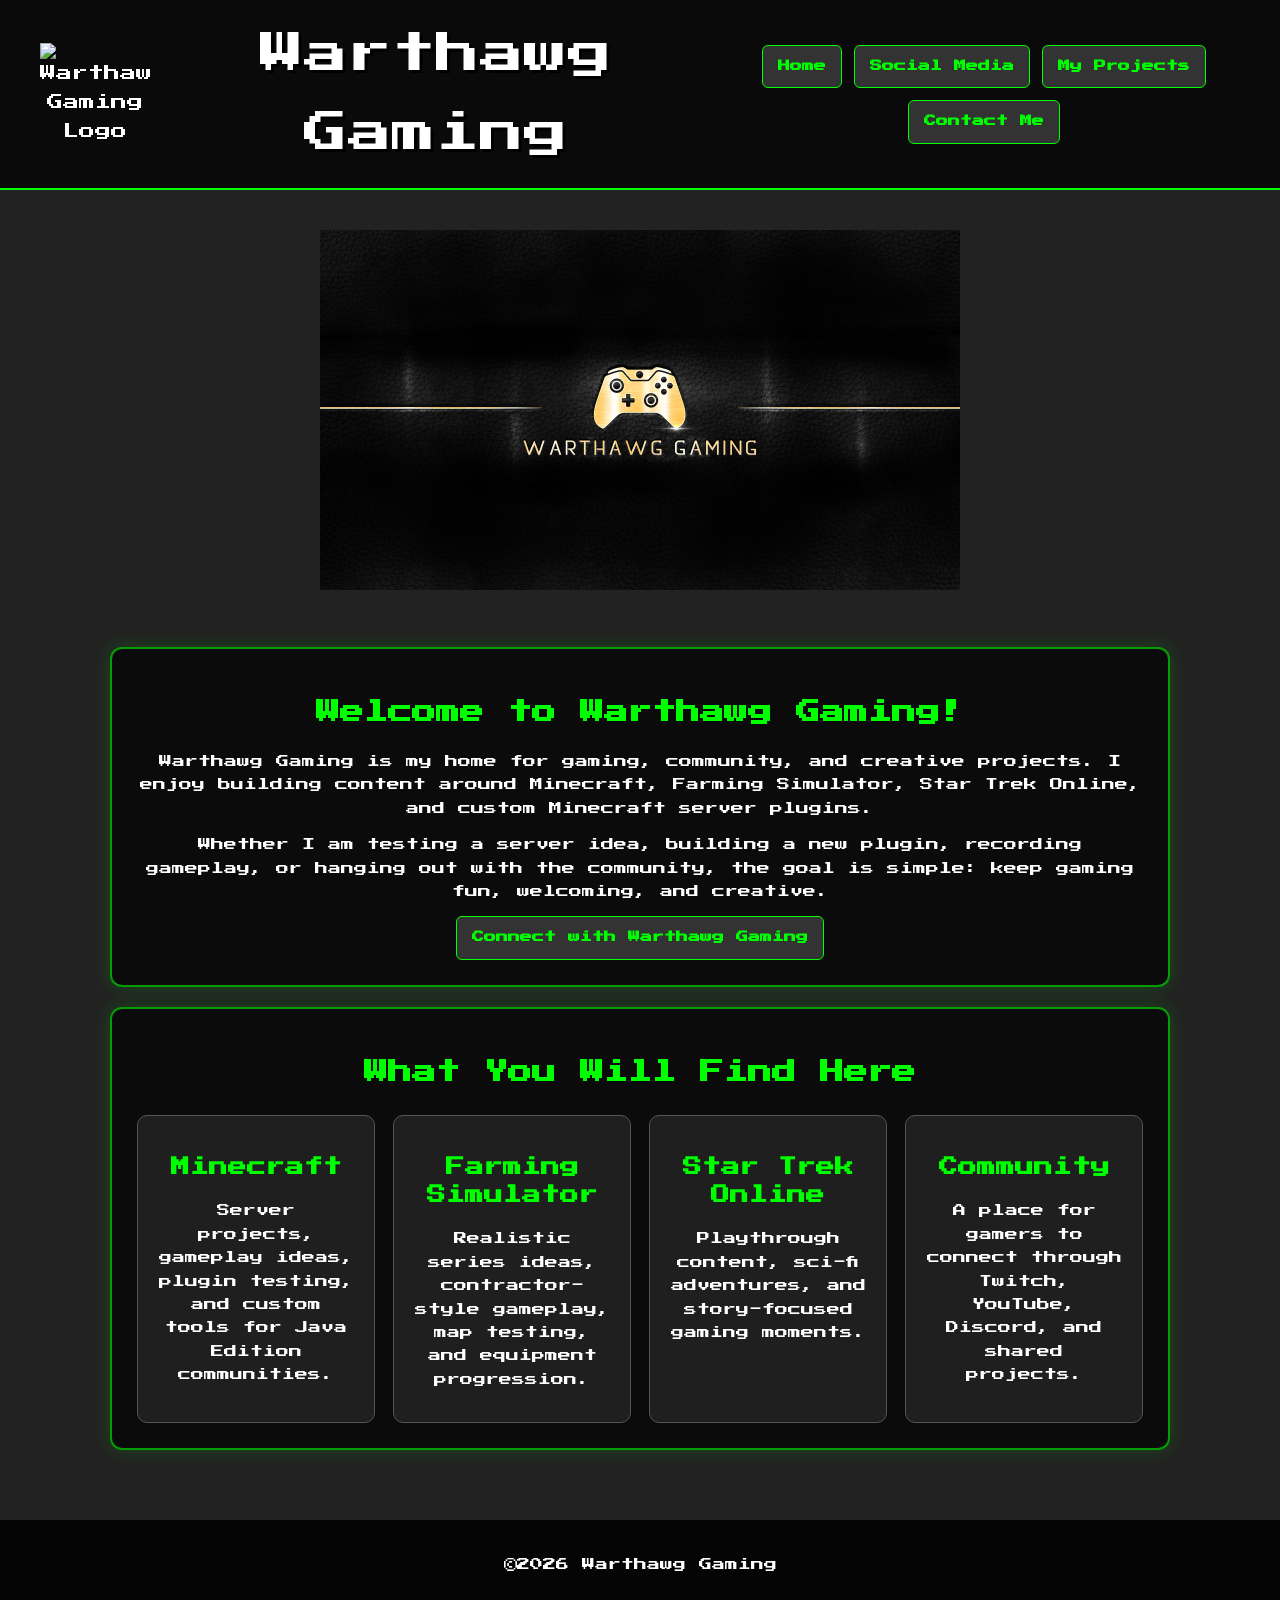
==== index.html @ 755e5691 "Refresh homepage content and responsive layout" ====
<!DOCTYPE html>
<html lang="en">
<head>
    <meta charset="UTF-8">
    <meta http-equiv="X-UA-Compatible" content="IE=edge">
    <meta name="viewport" content="width=device-width, initial-scale=1.0">
    <title>Warthawg Gaming</title>
    <link rel="icon" href="images/logo.png">
    <link href="https://fonts.googleapis.com/css2?family=Press+Start+2P&display=swap" rel="stylesheet">
    <style>
        * {
            box-sizing: border-box;
        }

        body {
            margin: 0;
            font-family: 'Press Start 2P', cursive;
            background-color: #222;
            background-image: url(images/gaming-texture.jpg);
            background-repeat: repeat;
            color: #fff;
            text-align: center;
            display: flex;
            flex-direction: column;
            min-height: 100vh;
            line-height: 1.8;
        }

        .topbar {
            display: flex;
            justify-content: space-between;
            align-items: center;
            gap: 25px;
            padding: 15px 40px;
            background-color: rgba(0, 0, 0, 0.7);
            border-bottom: 2px solid #00ff00;
        }

        .branding {
            display: flex;
            align-items: center;
            gap: 18px;
        }

        .branding-text {
            font-size: clamp(22px, 4vw, 44px);
            color: #fff;
            text-shadow: 3px 3px 0 #000;
        }

        .logo {
            width: 110px;
            max-width: 25vw;
        }

        .links {
            display: flex;
            flex-wrap: wrap;
            justify-content: center;
            gap: 12px;
        }

        .links a,
        .button-link {
            display: inline-block;
            padding: 10px 15px;
            background-color: #333;
            color: #00ff00;
            text-decoration: none;
            font-weight: bold;
            border: 1px solid #00ff00;
            border-radius: 6px;
            transition: background-color 0.3s, color 0.3s;
            font-size: 12px;
        }

        .links a:hover,
        .button-link:hover {
            background-color: #00ff00;
            color: #111;
        }

        .content {
            flex: 1;
            width: min(1100px, 95%);
            margin: 0 auto;
            padding: 30px 20px 50px;
        }

        .banner {
            width: min(100%, 900px);
            max-height: 360px;
            object-fit: contain;
            margin: 10px auto 30px;
        }

        .hero-card,
        .info-card {
            background-color: rgba(0, 0, 0, 0.65);
            border: 2px solid rgba(0, 255, 0, 0.6);
            border-radius: 12px;
            padding: 25px;
            margin: 20px auto;
            box-shadow: 0 0 18px rgba(0, 255, 0, 0.18);
        }

        h1, h2, h3 {
            color: #00ff00;
            line-height: 1.5;
        }

        p {
            font-size: 13px;
        }

        .game-grid {
            display: grid;
            grid-template-columns: repeat(auto-fit, minmax(220px, 1fr));
            gap: 18px;
            margin-top: 25px;
        }

        .game-card {
            background-color: rgba(34, 34, 34, 0.9);
            border: 1px solid #555;
            border-radius: 10px;
            padding: 18px;
        }

        footer {
            background-color: rgba(0, 0, 0, 0.85);
            color: #fff;
            padding: 20px 10px;
            text-align: center;
            font-size: 11px;
        }

        @media (max-width: 800px) {
            .topbar {
                flex-direction: column;
                padding: 15px;
            }

            .branding {
                flex-direction: column;
            }

            .logo {
                width: 90px;
            }

            .links a,
            .button-link {
                font-size: 10px;
                padding: 9px 11px;
            }

            p {
                font-size: 11px;
            }
        }
    </style>
</head>
<body>
    <header class="topbar">
        <div class="branding">
            <img src="images/logo.png" alt="Warthawg Gaming Logo" class="logo">
            <span class="branding-text">Warthawg Gaming</span>
        </div>
        <nav class="links" aria-label="Main navigation">
            <a href="index.html">Home</a>
            <a href="social-media.html">Social Media</a>
            <a href="my-projects.html">My Projects</a>
            <a href="contact-me.html">Contact Me</a>
        </nav>
    </header>

    <main class="content">
        <img src="images/banner.png" alt="Warthawg Gaming Banner" class="banner">

        <section class="hero-card">
            <h1>Welcome to Warthawg Gaming!</h1>
            <p>
                Warthawg Gaming is my home for gaming, community, and creative projects. I enjoy building content around Minecraft, Farming Simulator, Star Trek Online, and custom Minecraft server plugins.
            </p>
            <p>
                Whether I am testing a server idea, building a new plugin, recording gameplay, or hanging out with the community, the goal is simple: keep gaming fun, welcoming, and creative.
            </p>
            <a class="button-link" href="social-media.html">Connect with Warthawg Gaming</a>
        </section>

        <section class="info-card">
            <h2>What You Will Find Here</h2>
            <div class="game-grid">
                <article class="game-card">
                    <h3>Minecraft</h3>
                    <p>Server projects, gameplay ideas, plugin testing, and custom tools for Java Edition communities.</p>
                </article>
                <article class="game-card">
                    <h3>Farming Simulator</h3>
                    <p>Realistic series ideas, contractor-style gameplay, map testing, and equipment progression.</p>
                </article>
                <article class="game-card">
                    <h3>Star Trek Online</h3>
                    <p>Playthrough content, sci-fi adventures, and story-focused gaming moments.</p>
                </article>
                <article class="game-card">
                    <h3>Community</h3>
                    <p>A place for gamers to connect through Twitch, YouTube, Discord, and shared projects.</p>
                </article>
            </div>
        </section>
    </main>

    <footer>
        <p>©2026 Warthawg Gaming</p>
    </footer>
</body>
</html>
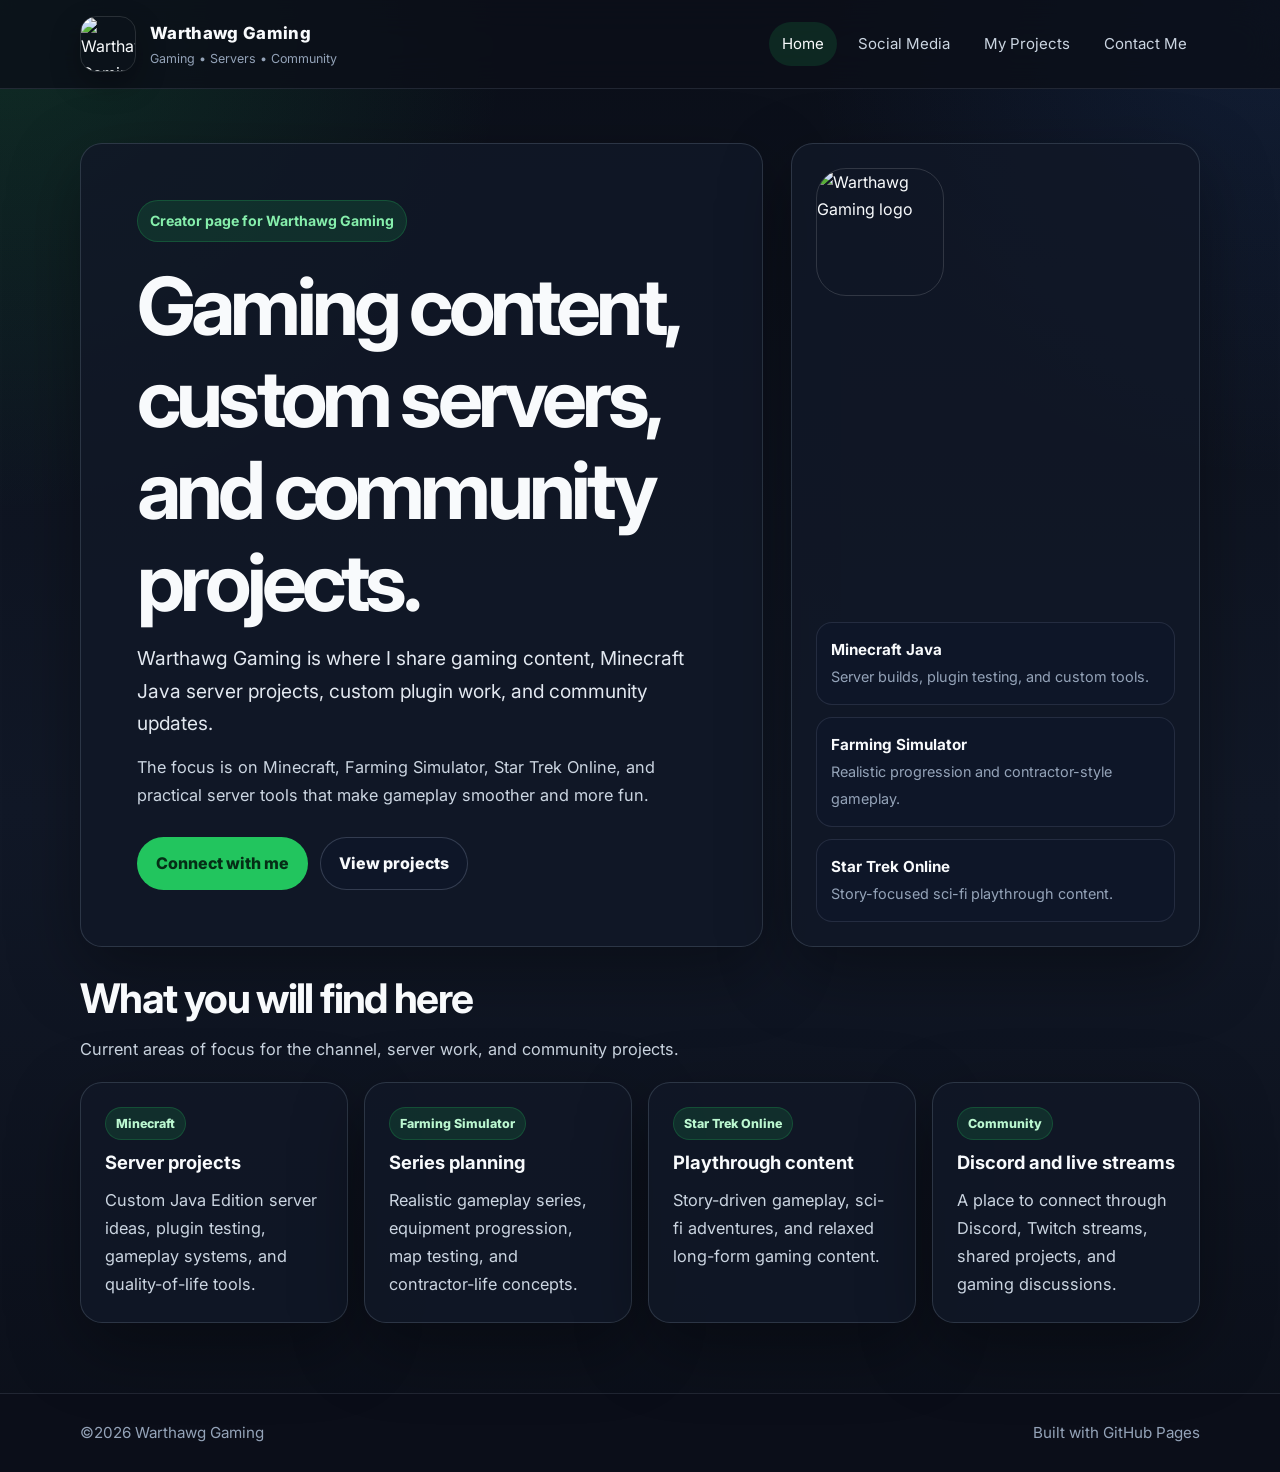
==== commit 20ae3ede: "Redesign homepage with professional layout" ====
--- a/index.html
+++ b/index.html
@@ -4,216 +4,104 @@
     <meta charset="UTF-8">
     <meta http-equiv="X-UA-Compatible" content="IE=edge">
     <meta name="viewport" content="width=device-width, initial-scale=1.0">
+    <meta name="description" content="Warthawg Gaming - gaming content, Minecraft server projects, custom plugins, Farming Simulator, Star Trek Online, and community.">
     <title>Warthawg Gaming</title>
     <link rel="icon" href="images/logo.png">
-    <link href="https://fonts.googleapis.com/css2?family=Press+Start+2P&display=swap" rel="stylesheet">
-    <style>
-        * {
-            box-sizing: border-box;
-        }
-
-        body {
-            margin: 0;
-            font-family: 'Press Start 2P', cursive;
-            background-color: #222;
-            background-image: url(images/gaming-texture.jpg);
-            background-repeat: repeat;
-            color: #fff;
-            text-align: center;
-            display: flex;
-            flex-direction: column;
-            min-height: 100vh;
-            line-height: 1.8;
-        }
-
-        .topbar {
-            display: flex;
-            justify-content: space-between;
-            align-items: center;
-            gap: 25px;
-            padding: 15px 40px;
-            background-color: rgba(0, 0, 0, 0.7);
-            border-bottom: 2px solid #00ff00;
-        }
-
-        .branding {
-            display: flex;
-            align-items: center;
-            gap: 18px;
-        }
-
-        .branding-text {
-            font-size: clamp(22px, 4vw, 44px);
-            color: #fff;
-            text-shadow: 3px 3px 0 #000;
-        }
-
-        .logo {
-            width: 110px;
-            max-width: 25vw;
-        }
-
-        .links {
-            display: flex;
-            flex-wrap: wrap;
-            justify-content: center;
-            gap: 12px;
-        }
-
-        .links a,
-        .button-link {
-            display: inline-block;
-            padding: 10px 15px;
-            background-color: #333;
-            color: #00ff00;
-            text-decoration: none;
-            font-weight: bold;
-            border: 1px solid #00ff00;
-            border-radius: 6px;
-            transition: background-color 0.3s, color 0.3s;
-            font-size: 12px;
-        }
-
-        .links a:hover,
-        .button-link:hover {
-            background-color: #00ff00;
-            color: #111;
-        }
-
-        .content {
-            flex: 1;
-            width: min(1100px, 95%);
-            margin: 0 auto;
-            padding: 30px 20px 50px;
-        }
-
-        .banner {
-            width: min(100%, 900px);
-            max-height: 360px;
-            object-fit: contain;
-            margin: 10px auto 30px;
-        }
-
-        .hero-card,
-        .info-card {
-            background-color: rgba(0, 0, 0, 0.65);
-            border: 2px solid rgba(0, 255, 0, 0.6);
-            border-radius: 12px;
-            padding: 25px;
-            margin: 20px auto;
-            box-shadow: 0 0 18px rgba(0, 255, 0, 0.18);
-        }
-
-        h1, h2, h3 {
-            color: #00ff00;
-            line-height: 1.5;
-        }
-
-        p {
-            font-size: 13px;
-        }
-
-        .game-grid {
-            display: grid;
-            grid-template-columns: repeat(auto-fit, minmax(220px, 1fr));
-            gap: 18px;
-            margin-top: 25px;
-        }
-
-        .game-card {
-            background-color: rgba(34, 34, 34, 0.9);
-            border: 1px solid #555;
-            border-radius: 10px;
-            padding: 18px;
-        }
-
-        footer {
-            background-color: rgba(0, 0, 0, 0.85);
-            color: #fff;
-            padding: 20px 10px;
-            text-align: center;
-            font-size: 11px;
-        }
-
-        @media (max-width: 800px) {
-            .topbar {
-                flex-direction: column;
-                padding: 15px;
-            }
-
-            .branding {
-                flex-direction: column;
-            }
-
-            .logo {
-                width: 90px;
-            }
-
-            .links a,
-            .button-link {
-                font-size: 10px;
-                padding: 9px 11px;
-            }
-
-            p {
-                font-size: 11px;
-            }
-        }
-    </style>
+    <link rel="preconnect" href="https://fonts.googleapis.com">
+    <link rel="preconnect" href="https://fonts.gstatic.com" crossorigin>
+    <link href="https://fonts.googleapis.com/css2?family=Inter:wght@400;600;700;800;900&display=swap" rel="stylesheet">
+    <link rel="stylesheet" href="styles.css">
 </head>
 <body>
-    <header class="topbar">
-        <div class="branding">
-            <img src="images/logo.png" alt="Warthawg Gaming Logo" class="logo">
-            <span class="branding-text">Warthawg Gaming</span>
+    <header class="site-header">
+        <div class="nav-wrap">
+            <a class="brand" href="index.html" aria-label="Warthawg Gaming Home">
+                <img src="images/logo.png" alt="Warthawg Gaming logo" class="brand-logo">
+                <span class="brand-text">
+                    <span class="brand-name">Warthawg Gaming</span>
+                    <span class="brand-tagline">Gaming • Servers • Community</span>
+                </span>
+            </a>
+            <nav class="site-nav" aria-label="Main navigation">
+                <a class="active" href="index.html">Home</a>
+                <a href="social-media.html">Social Media</a>
+                <a href="my-projects.html">My Projects</a>
+                <a href="contact-me.html">Contact Me</a>
+            </nav>
         </div>
-        <nav class="links" aria-label="Main navigation">
-            <a href="index.html">Home</a>
-            <a href="social-media.html">Social Media</a>
-            <a href="my-projects.html">My Projects</a>
-            <a href="contact-me.html">Contact Me</a>
-        </nav>
     </header>
 
-    <main class="content">
-        <img src="images/banner.png" alt="Warthawg Gaming Banner" class="banner">
+    <main>
+        <section class="hero">
+            <div class="hero-panel">
+                <span class="kicker">Creator page for Warthawg Gaming</span>
+                <h1>Gaming content, custom servers, and community projects.</h1>
+                <p class="lead">
+                    Warthawg Gaming is where I share gaming content, Minecraft Java server projects, custom plugin work, and community updates.
+                </p>
+                <p>
+                    The focus is on Minecraft, Farming Simulator, Star Trek Online, and practical server tools that make gameplay smoother and more fun.
+                </p>
+                <div class="actions">
+                    <a class="button primary" href="social-media.html">Connect with me</a>
+                    <a class="button secondary" href="my-projects.html">View projects</a>
+                </div>
+            </div>
 
-        <section class="hero-card">
-            <h1>Welcome to Warthawg Gaming!</h1>
-            <p>
-                Warthawg Gaming is my home for gaming, community, and creative projects. I enjoy building content around Minecraft, Farming Simulator, Star Trek Online, and custom Minecraft server plugins.
-            </p>
-            <p>
-                Whether I am testing a server idea, building a new plugin, recording gameplay, or hanging out with the community, the goal is simple: keep gaming fun, welcoming, and creative.
-            </p>
-            <a class="button-link" href="social-media.html">Connect with Warthawg Gaming</a>
+            <aside class="hero-aside card" aria-label="Warthawg Gaming highlights">
+                <img src="images/logo.png" alt="Warthawg Gaming logo" class="hero-logo">
+                <div class="stat-list">
+                    <div class="stat">
+                        <strong>Minecraft Java</strong>
+                        <span>Server builds, plugin testing, and custom tools.</span>
+                    </div>
+                    <div class="stat">
+                        <strong>Farming Simulator</strong>
+                        <span>Realistic progression and contractor-style gameplay.</span>
+                    </div>
+                    <div class="stat">
+                        <strong>Star Trek Online</strong>
+                        <span>Story-focused sci-fi playthrough content.</span>
+                    </div>
+                </div>
+            </aside>
         </section>
 
-        <section class="info-card">
-            <h2>What You Will Find Here</h2>
-            <div class="game-grid">
-                <article class="game-card">
-                    <h3>Minecraft</h3>
-                    <p>Server projects, gameplay ideas, plugin testing, and custom tools for Java Edition communities.</p>
+        <section class="section">
+            <div class="section-header">
+                <h2>What you will find here</h2>
+                <p>Current areas of focus for the channel, server work, and community projects.</p>
+            </div>
+            <div class="grid">
+                <article class="card">
+                    <span class="badge">Minecraft</span>
+                    <h3>Server projects</h3>
+                    <p>Custom Java Edition server ideas, plugin testing, gameplay systems, and quality-of-life tools.</p>
                 </article>
-                <article class="game-card">
-                    <h3>Farming Simulator</h3>
-                    <p>Realistic series ideas, contractor-style gameplay, map testing, and equipment progression.</p>
+                <article class="card">
+                    <span class="badge">Farming Simulator</span>
+                    <h3>Series planning</h3>
+                    <p>Realistic gameplay series, equipment progression, map testing, and contractor-life concepts.</p>
                 </article>
-                <article class="game-card">
-                    <h3>Star Trek Online</h3>
-                    <p>Playthrough content, sci-fi adventures, and story-focused gaming moments.</p>
+                <article class="card">
+                    <span class="badge">Star Trek Online</span>
+                    <h3>Playthrough content</h3>
+                    <p>Story-driven gameplay, sci-fi adventures, and relaxed long-form gaming content.</p>
                 </article>
-                <article class="game-card">
-                    <h3>Community</h3>
-                    <p>A place for gamers to connect through Twitch, YouTube, Discord, and shared projects.</p>
+                <article class="card">
+                    <span class="badge">Community</span>
+                    <h3>Discord and live streams</h3>
+                    <p>A place to connect through Discord, Twitch streams, shared projects, and gaming discussions.</p>
                 </article>
             </div>
         </section>
     </main>
 
-    <footer>
-        <p>©2026 Warthawg Gaming</p>
+    <footer class="site-footer">
+        <div class="footer-wrap">
+            <span>©2026 Warthawg Gaming</span>
+            <span>Built with GitHub Pages</span>
+        </div>
     </footer>
 </body>
 </html>
--- a/styles.css
+++ b/styles.css
@@ -0,0 +1,447 @@
+:root {
+    --bg: #0b0f19;
+    --bg-soft: #111827;
+    --card: rgba(17, 24, 39, 0.86);
+    --card-border: rgba(148, 163, 184, 0.22);
+    --text: #f8fafc;
+    --muted: #cbd5e1;
+    --muted-2: #94a3b8;
+    --accent: #22c55e;
+    --accent-strong: #16a34a;
+    --accent-soft: rgba(34, 197, 94, 0.14);
+    --shadow: 0 24px 70px rgba(0, 0, 0, 0.35);
+    --radius: 22px;
+}
+
+* {
+    box-sizing: border-box;
+}
+
+html {
+    scroll-behavior: smooth;
+}
+
+body {
+    margin: 0;
+    font-family: 'Inter', system-ui, -apple-system, BlinkMacSystemFont, 'Segoe UI', sans-serif;
+    background:
+        radial-gradient(circle at top left, rgba(34, 197, 94, 0.16), transparent 32rem),
+        radial-gradient(circle at top right, rgba(59, 130, 246, 0.12), transparent 30rem),
+        linear-gradient(180deg, #0b0f19 0%, #111827 55%, #0b0f19 100%);
+    color: var(--text);
+    min-height: 100vh;
+    line-height: 1.7;
+}
+
+a {
+    color: inherit;
+}
+
+.site-header {
+    position: sticky;
+    top: 0;
+    z-index: 10;
+    backdrop-filter: blur(18px);
+    background: rgba(11, 15, 25, 0.82);
+    border-bottom: 1px solid rgba(148, 163, 184, 0.16);
+}
+
+.nav-wrap {
+    width: min(1120px, calc(100% - 32px));
+    margin: 0 auto;
+    display: flex;
+    align-items: center;
+    justify-content: space-between;
+    gap: 24px;
+    padding: 16px 0;
+}
+
+.brand {
+    display: flex;
+    align-items: center;
+    gap: 14px;
+    text-decoration: none;
+}
+
+.brand-logo {
+    width: 56px;
+    height: 56px;
+    border-radius: 16px;
+    object-fit: cover;
+    border: 1px solid rgba(255, 255, 255, 0.12);
+    box-shadow: 0 12px 30px rgba(0, 0, 0, 0.3);
+}
+
+.brand-text {
+    display: grid;
+    gap: 0;
+}
+
+.brand-name {
+    font-weight: 800;
+    font-size: 1.05rem;
+    letter-spacing: 0.02em;
+}
+
+.brand-tagline {
+    color: var(--muted-2);
+    font-size: 0.78rem;
+}
+
+.site-nav {
+    display: flex;
+    align-items: center;
+    justify-content: center;
+    gap: 8px;
+    flex-wrap: wrap;
+}
+
+.site-nav a {
+    text-decoration: none;
+    color: var(--muted);
+    padding: 9px 13px;
+    border-radius: 999px;
+    font-size: 0.94rem;
+    transition: background 0.2s ease, color 0.2s ease;
+}
+
+.site-nav a:hover,
+.site-nav a.active {
+    background: var(--accent-soft);
+    color: var(--text);
+}
+
+main {
+    width: min(1120px, calc(100% - 32px));
+    margin: 0 auto;
+    padding: 54px 0 70px;
+}
+
+.hero {
+    display: grid;
+    grid-template-columns: minmax(0, 1.25fr) minmax(280px, 0.75fr);
+    gap: 28px;
+    align-items: stretch;
+}
+
+.hero-panel,
+.page-panel,
+.card {
+    background: var(--card);
+    border: 1px solid var(--card-border);
+    border-radius: var(--radius);
+    box-shadow: var(--shadow);
+}
+
+.hero-panel {
+    padding: clamp(28px, 5vw, 56px);
+}
+
+.kicker {
+    display: inline-flex;
+    align-items: center;
+    gap: 8px;
+    color: #86efac;
+    background: var(--accent-soft);
+    border: 1px solid rgba(34, 197, 94, 0.24);
+    border-radius: 999px;
+    padding: 8px 12px;
+    font-weight: 700;
+    font-size: 0.88rem;
+    margin-bottom: 18px;
+}
+
+h1,
+h2,
+h3 {
+    margin: 0;
+    line-height: 1.15;
+}
+
+h1 {
+    font-size: clamp(2.35rem, 7vw, 5rem);
+    letter-spacing: -0.06em;
+}
+
+h2 {
+    font-size: clamp(1.55rem, 4vw, 2.55rem);
+    letter-spacing: -0.04em;
+}
+
+h3 {
+    font-size: 1.15rem;
+}
+
+p {
+    color: var(--muted);
+    margin: 14px 0 0;
+    font-size: 1.02rem;
+}
+
+.lead {
+    color: #e2e8f0;
+    font-size: clamp(1.05rem, 2vw, 1.2rem);
+    max-width: 68ch;
+}
+
+.actions {
+    display: flex;
+    align-items: center;
+    flex-wrap: wrap;
+    gap: 12px;
+    margin-top: 28px;
+}
+
+.button {
+    display: inline-flex;
+    align-items: center;
+    justify-content: center;
+    gap: 10px;
+    min-height: 46px;
+    padding: 12px 18px;
+    border-radius: 999px;
+    text-decoration: none;
+    font-weight: 800;
+    border: 1px solid transparent;
+    transition: transform 0.2s ease, background 0.2s ease, border 0.2s ease;
+}
+
+.button:hover {
+    transform: translateY(-1px);
+}
+
+.button.primary {
+    background: var(--accent);
+    color: #052e16;
+}
+
+.button.primary:hover {
+    background: #4ade80;
+}
+
+.button.secondary {
+    background: rgba(15, 23, 42, 0.9);
+    border-color: rgba(148, 163, 184, 0.28);
+    color: var(--text);
+}
+
+.hero-aside {
+    padding: 28px;
+    display: flex;
+    flex-direction: column;
+    justify-content: space-between;
+    gap: 18px;
+    overflow: hidden;
+    position: relative;
+}
+
+.hero-aside::before {
+    content: '';
+    position: absolute;
+    inset: -40% -30% auto auto;
+    width: 220px;
+    height: 220px;
+    background: rgba(34, 197, 94, 0.22);
+    filter: blur(18px);
+    border-radius: 50%;
+}
+
+.hero-logo {
+    width: 128px;
+    height: 128px;
+    border-radius: 30px;
+    object-fit: cover;
+    border: 1px solid rgba(255, 255, 255, 0.14);
+    position: relative;
+}
+
+.stat-list {
+    display: grid;
+    gap: 12px;
+    position: relative;
+}
+
+.stat {
+    padding: 14px;
+    background: rgba(15, 23, 42, 0.78);
+    border: 1px solid rgba(148, 163, 184, 0.16);
+    border-radius: 16px;
+}
+
+.stat strong {
+    display: block;
+    font-size: 0.95rem;
+}
+
+.stat span {
+    color: var(--muted-2);
+    font-size: 0.9rem;
+}
+
+.section {
+    margin-top: 28px;
+}
+
+.section-header {
+    margin-bottom: 18px;
+}
+
+.grid {
+    display: grid;
+    grid-template-columns: repeat(4, 1fr);
+    gap: 16px;
+}
+
+.grid.two {
+    grid-template-columns: repeat(2, 1fr);
+}
+
+.card {
+    padding: 24px;
+}
+
+.card p,
+.card li {
+    color: var(--muted);
+}
+
+.card-icon {
+    width: 58px;
+    height: 58px;
+    object-fit: contain;
+    margin-bottom: 16px;
+}
+
+.badge {
+    display: inline-flex;
+    color: #bbf7d0;
+    background: var(--accent-soft);
+    border: 1px solid rgba(34, 197, 94, 0.22);
+    border-radius: 999px;
+    padding: 5px 10px;
+    font-size: 0.78rem;
+    font-weight: 800;
+    margin-bottom: 12px;
+}
+
+.page-panel {
+    padding: clamp(26px, 4vw, 42px);
+    text-align: center;
+}
+
+.project-card {
+    display: flex;
+    flex-direction: column;
+    gap: 12px;
+}
+
+.project-card ul {
+    margin: 0;
+    padding-left: 20px;
+}
+
+.form-card {
+    max-width: 760px;
+    margin: 28px auto 0;
+}
+
+form {
+    display: grid;
+    gap: 14px;
+    text-align: left;
+}
+
+label {
+    color: #e2e8f0;
+    font-weight: 700;
+}
+
+input,
+textarea {
+    width: 100%;
+    padding: 14px 16px;
+    border: 1px solid rgba(148, 163, 184, 0.3);
+    border-radius: 14px;
+    background: rgba(15, 23, 42, 0.82);
+    color: var(--text);
+    font: inherit;
+}
+
+input:focus,
+textarea:focus {
+    outline: 2px solid rgba(34, 197, 94, 0.5);
+    border-color: var(--accent);
+}
+
+textarea {
+    min-height: 210px;
+    resize: vertical;
+}
+
+.recaptcha-wrap {
+    display: flex;
+    justify-content: center;
+    overflow-x: auto;
+}
+
+.site-footer {
+    border-top: 1px solid rgba(148, 163, 184, 0.16);
+    background: rgba(11, 15, 25, 0.86);
+}
+
+.footer-wrap {
+    width: min(1120px, calc(100% - 32px));
+    margin: 0 auto;
+    padding: 26px 0;
+    display: flex;
+    justify-content: space-between;
+    gap: 14px;
+    flex-wrap: wrap;
+    color: var(--muted-2);
+    font-size: 0.95rem;
+}
+
+@media (max-width: 900px) {
+    .nav-wrap,
+    .hero {
+        grid-template-columns: 1fr;
+    }
+
+    .nav-wrap {
+        flex-direction: column;
+        align-items: stretch;
+    }
+
+    .brand {
+        justify-content: center;
+    }
+
+    .grid,
+    .grid.two {
+        grid-template-columns: 1fr;
+    }
+
+    .hero-aside {
+        align-items: center;
+        text-align: center;
+    }
+}
+
+@media (max-width: 540px) {
+    main {
+        padding-top: 34px;
+    }
+
+    .site-nav a {
+        font-size: 0.88rem;
+        padding: 8px 10px;
+    }
+
+    .actions {
+        align-items: stretch;
+    }
+
+    .button {
+        width: 100%;
+    }
+}
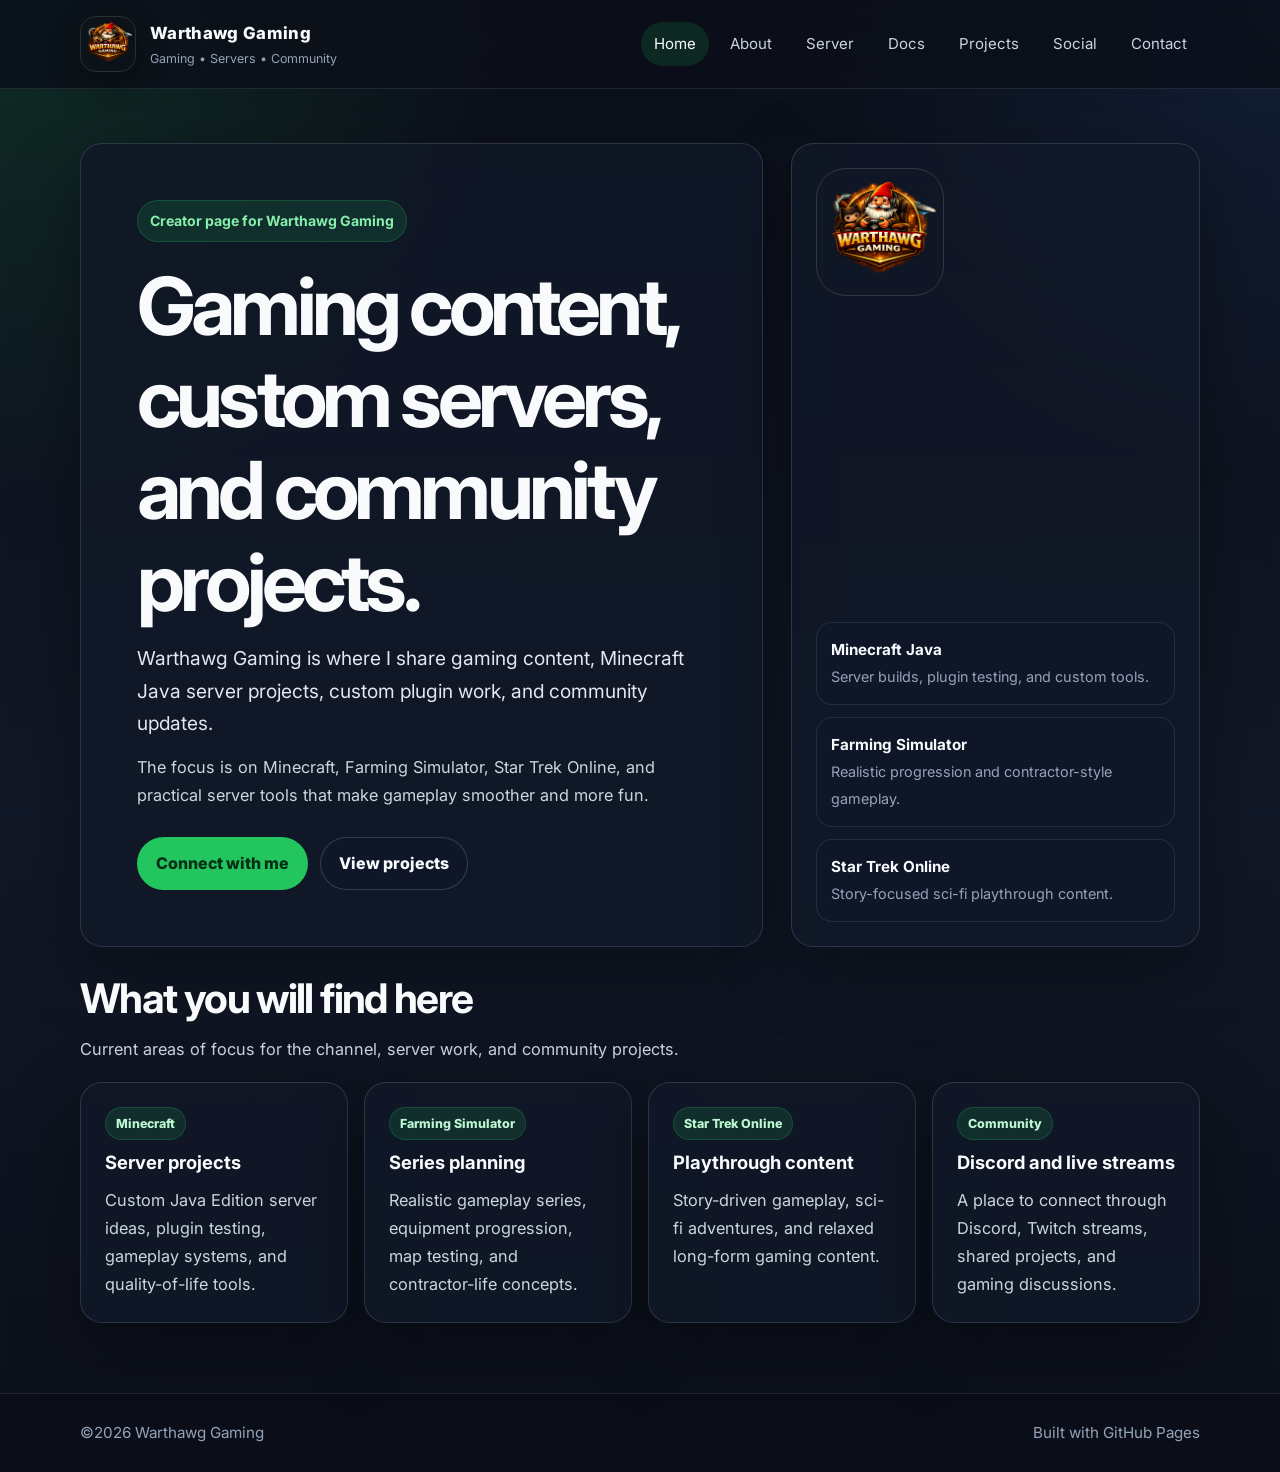
==== commit 1329d192: "Add new page links to homepage navigation" ====
--- a/index.html
+++ b/index.html
@@ -24,9 +24,12 @@
             </a>
             <nav class="site-nav" aria-label="Main navigation">
                 <a class="active" href="index.html">Home</a>
-                <a href="social-media.html">Social Media</a>
-                <a href="my-projects.html">My Projects</a>
-                <a href="contact-me.html">Contact Me</a>
+                <a href="about.html">About</a>
+                <a href="server.html">Server</a>
+                <a href="docs.html">Docs</a>
+                <a href="my-projects.html">Projects</a>
+                <a href="social-media.html">Social</a>
+                <a href="contact-me.html">Contact</a>
             </nav>
         </div>
     </header>
@@ -104,4 +107,4 @@
         </div>
     </footer>
 </body>
-</html>
+</html>
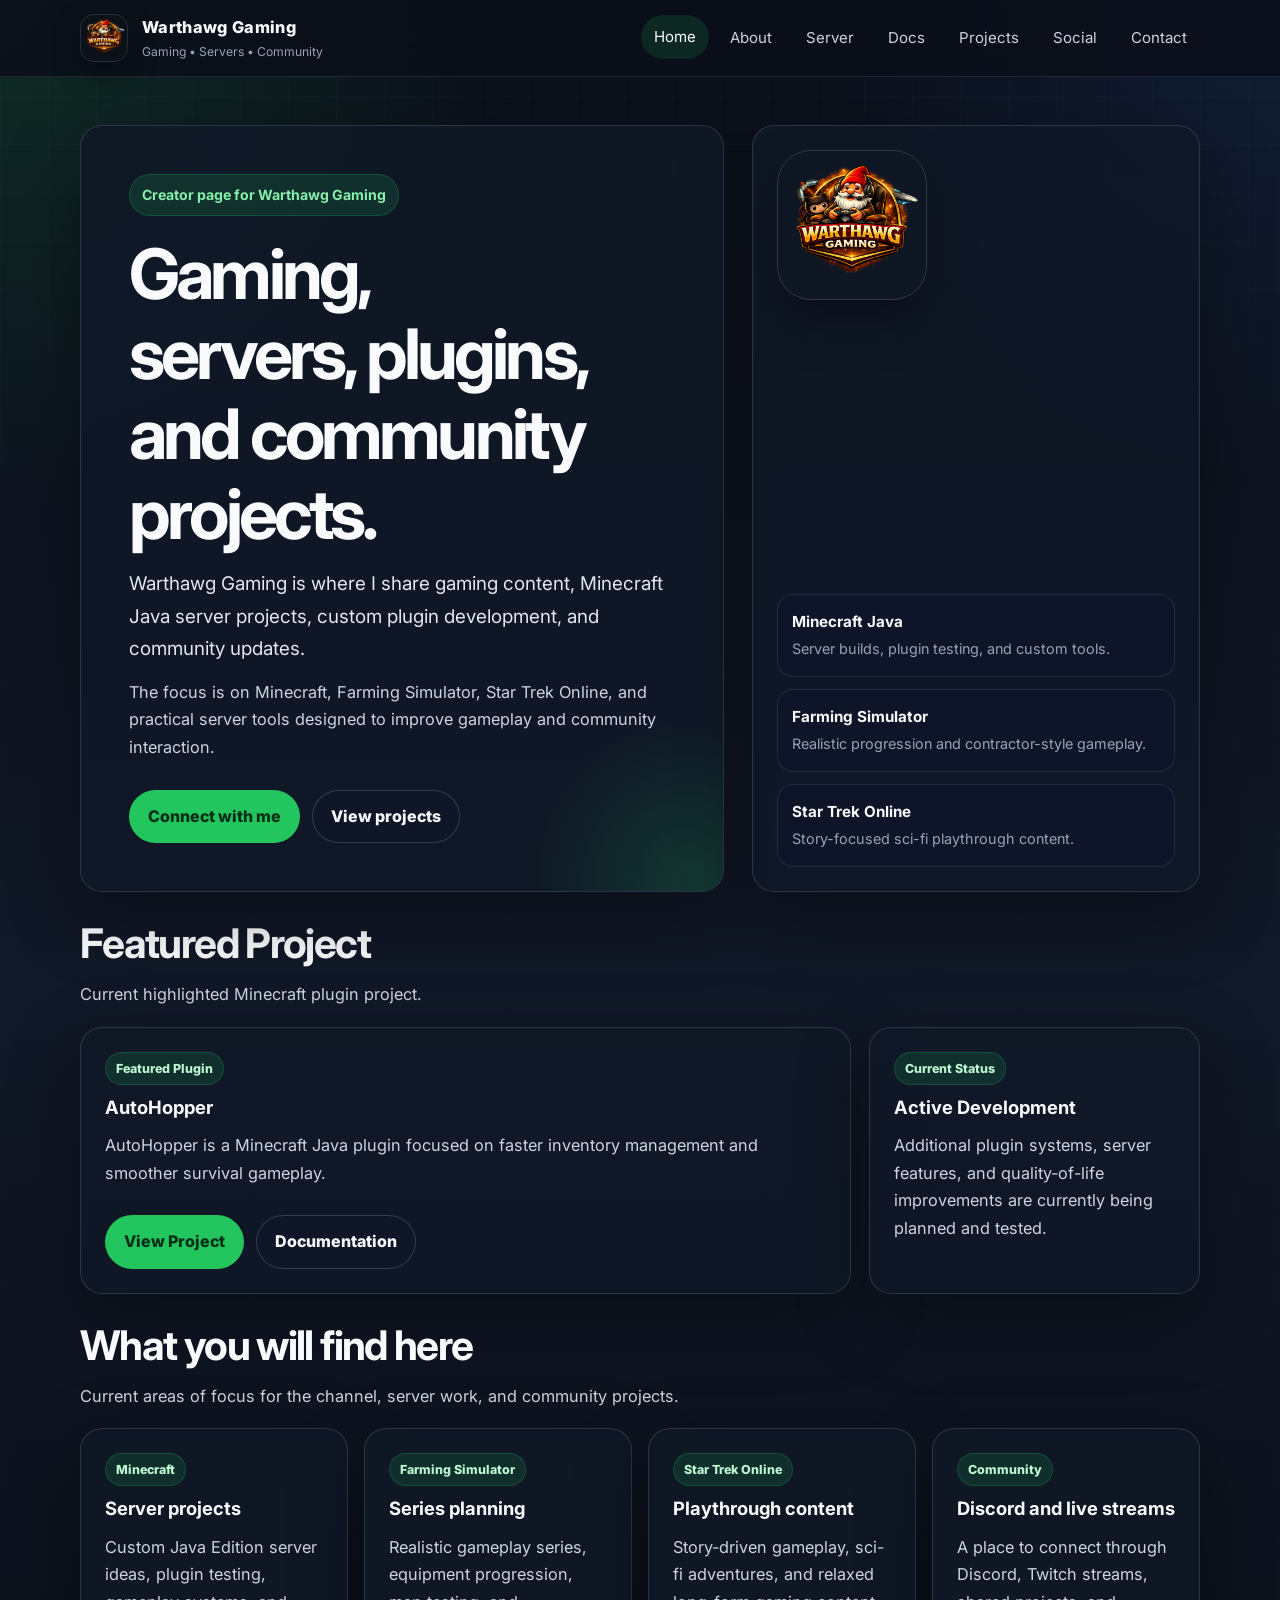
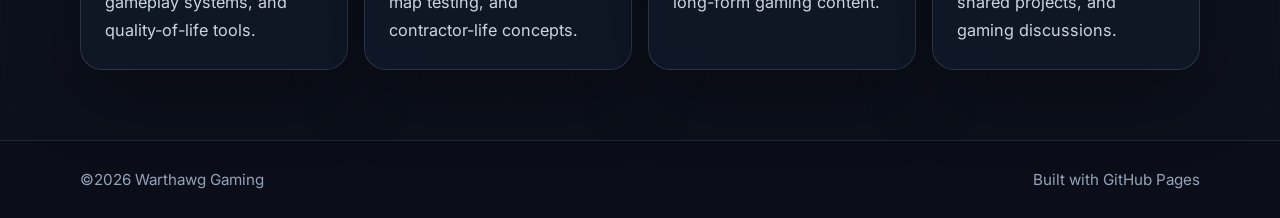
==== commit b6da32eb: "Refine homepage layout and add featured project section" ====
--- a/index.html
+++ b/index.html
@@ -13,98 +13,127 @@
     <link rel="stylesheet" href="styles.css">
 </head>
 <body>
-    <header class="site-header">
-        <div class="nav-wrap">
-            <a class="brand" href="index.html" aria-label="Warthawg Gaming Home">
-                <img src="images/logo.png" alt="Warthawg Gaming logo" class="brand-logo">
-                <span class="brand-text">
-                    <span class="brand-name">Warthawg Gaming</span>
-                    <span class="brand-tagline">Gaming • Servers • Community</span>
-                </span>
-            </a>
-            <nav class="site-nav" aria-label="Main navigation">
-                <a class="active" href="index.html">Home</a>
-                <a href="about.html">About</a>
-                <a href="server.html">Server</a>
-                <a href="docs.html">Docs</a>
-                <a href="my-projects.html">Projects</a>
-                <a href="social-media.html">Social</a>
-                <a href="contact-me.html">Contact</a>
-            </nav>
+<header class="site-header">
+    <div class="nav-wrap">
+        <a class="brand" href="index.html" aria-label="Warthawg Gaming Home">
+            <img src="images/logo.png" alt="Warthawg Gaming logo" class="brand-logo">
+            <span class="brand-text">
+                <span class="brand-name">Warthawg Gaming</span>
+                <span class="brand-tagline">Gaming • Servers • Community</span>
+            </span>
+        </a>
+        <nav class="site-nav" aria-label="Main navigation">
+            <a class="active" href="index.html">Home</a>
+            <a href="about.html">About</a>
+            <a href="server.html">Server</a>
+            <a href="docs.html">Docs</a>
+            <a href="my-projects.html">Projects</a>
+            <a href="social-media.html">Social</a>
+            <a href="contact-me.html">Contact</a>
+        </nav>
+    </div>
+</header>
+
+<main>
+    <section class="hero">
+        <div class="hero-panel">
+            <span class="kicker">Creator page for Warthawg Gaming</span>
+            <h1>Gaming, servers, plugins, and community projects.</h1>
+            <p class="lead">
+                Warthawg Gaming is where I share gaming content, Minecraft Java server projects, custom plugin development, and community updates.
+            </p>
+            <p>
+                The focus is on Minecraft, Farming Simulator, Star Trek Online, and practical server tools designed to improve gameplay and community interaction.
+            </p>
+            <div class="actions">
+                <a class="button primary" href="social-media.html">Connect with me</a>
+                <a class="button secondary" href="my-projects.html">View projects</a>
+            </div>
         </div>
-    </header>
 
-    <main>
-        <section class="hero">
-            <div class="hero-panel">
-                <span class="kicker">Creator page for Warthawg Gaming</span>
-                <h1>Gaming content, custom servers, and community projects.</h1>
-                <p class="lead">
-                    Warthawg Gaming is where I share gaming content, Minecraft Java server projects, custom plugin work, and community updates.
-                </p>
+        <aside class="hero-aside card" aria-label="Warthawg Gaming highlights">
+            <img src="images/logo.png" alt="Warthawg Gaming logo" class="hero-logo">
+            <div class="stat-list">
+                <div class="stat">
+                    <strong>Minecraft Java</strong>
+                    <span>Server builds, plugin testing, and custom tools.</span>
+                </div>
+                <div class="stat">
+                    <strong>Farming Simulator</strong>
+                    <span>Realistic progression and contractor-style gameplay.</span>
+                </div>
+                <div class="stat">
+                    <strong>Star Trek Online</strong>
+                    <span>Story-focused sci-fi playthrough content.</span>
+                </div>
+            </div>
+        </aside>
+    </section>
+
+    <section class="section">
+        <div class="section-header">
+            <h2>Featured Project</h2>
+            <p>Current highlighted Minecraft plugin project.</p>
+        </div>
+
+        <div class="featured-project">
+            <article class="card">
+                <span class="badge">Featured Plugin</span>
+                <h3>AutoHopper</h3>
                 <p>
-                    The focus is on Minecraft, Farming Simulator, Star Trek Online, and practical server tools that make gameplay smoother and more fun.
+                    AutoHopper is a Minecraft Java plugin focused on faster inventory management and smoother survival gameplay.
                 </p>
                 <div class="actions">
-                    <a class="button primary" href="social-media.html">Connect with me</a>
-                    <a class="button secondary" href="my-projects.html">View projects</a>
+                    <a class="button primary" href="my-projects.html">View Project</a>
+                    <a class="button secondary" href="docs.html">Documentation</a>
                 </div>
-            </div>
+            </article>
 
-            <aside class="hero-aside card" aria-label="Warthawg Gaming highlights">
-                <img src="images/logo.png" alt="Warthawg Gaming logo" class="hero-logo">
-                <div class="stat-list">
-                    <div class="stat">
-                        <strong>Minecraft Java</strong>
-                        <span>Server builds, plugin testing, and custom tools.</span>
-                    </div>
-                    <div class="stat">
-                        <strong>Farming Simulator</strong>
-                        <span>Realistic progression and contractor-style gameplay.</span>
-                    </div>
-                    <div class="stat">
-                        <strong>Star Trek Online</strong>
-                        <span>Story-focused sci-fi playthrough content.</span>
-                    </div>
-                </div>
-            </aside>
-        </section>
+            <article class="card">
+                <span class="badge">Current Status</span>
+                <h3>Active Development</h3>
+                <p>
+                    Additional plugin systems, server features, and quality-of-life improvements are currently being planned and tested.
+                </p>
+            </article>
+        </div>
+    </section>
 
-        <section class="section">
-            <div class="section-header">
-                <h2>What you will find here</h2>
-                <p>Current areas of focus for the channel, server work, and community projects.</p>
-            </div>
-            <div class="grid">
-                <article class="card">
-                    <span class="badge">Minecraft</span>
-                    <h3>Server projects</h3>
-                    <p>Custom Java Edition server ideas, plugin testing, gameplay systems, and quality-of-life tools.</p>
-                </article>
-                <article class="card">
-                    <span class="badge">Farming Simulator</span>
-                    <h3>Series planning</h3>
-                    <p>Realistic gameplay series, equipment progression, map testing, and contractor-life concepts.</p>
-                </article>
-                <article class="card">
-                    <span class="badge">Star Trek Online</span>
-                    <h3>Playthrough content</h3>
-                    <p>Story-driven gameplay, sci-fi adventures, and relaxed long-form gaming content.</p>
-                </article>
-                <article class="card">
-                    <span class="badge">Community</span>
-                    <h3>Discord and live streams</h3>
-                    <p>A place to connect through Discord, Twitch streams, shared projects, and gaming discussions.</p>
-                </article>
-            </div>
-        </section>
-    </main>
+    <section class="section">
+        <div class="section-header">
+            <h2>What you will find here</h2>
+            <p>Current areas of focus for the channel, server work, and community projects.</p>
+        </div>
+        <div class="grid">
+            <article class="card">
+                <span class="badge">Minecraft</span>
+                <h3>Server projects</h3>
+                <p>Custom Java Edition server ideas, plugin testing, gameplay systems, and quality-of-life tools.</p>
+            </article>
+            <article class="card">
+                <span class="badge">Farming Simulator</span>
+                <h3>Series planning</h3>
+                <p>Realistic gameplay series, equipment progression, map testing, and contractor-life concepts.</p>
+            </article>
+            <article class="card">
+                <span class="badge">Star Trek Online</span>
+                <h3>Playthrough content</h3>
+                <p>Story-driven gameplay, sci-fi adventures, and relaxed long-form gaming content.</p>
+            </article>
+            <article class="card">
+                <span class="badge">Community</span>
+                <h3>Discord and live streams</h3>
+                <p>A place to connect through Discord, Twitch streams, shared projects, and gaming discussions.</p>
+            </article>
+        </div>
+    </section>
+</main>
 
-    <footer class="site-footer">
-        <div class="footer-wrap">
-            <span>©2026 Warthawg Gaming</span>
-            <span>Built with GitHub Pages</span>
-        </div>
-    </footer>
+<footer class="site-footer">
+    <div class="footer-wrap">
+        <span>©2026 Warthawg Gaming</span>
+        <span>Built with GitHub Pages</span>
+    </div>
+</footer>
 </body>
 </html>
--- a/styles.css
+++ b/styles.css
@@ -1,7 +1,7 @@
 :root {
     --bg: #0b0f19;
     --bg-soft: #111827;
-    --card: rgba(17, 24, 39, 0.86);
+    --card: rgba(17, 24, 39, 0.88);
     --card-border: rgba(148, 163, 184, 0.22);
     --text: #f8fafc;
     --muted: #cbd5e1;
@@ -33,6 +33,18 @@
     line-height: 1.7;
 }
 
+body::before {
+    content: '';
+    position: fixed;
+    inset: 0;
+    pointer-events: none;
+    background-image:
+        linear-gradient(rgba(148, 163, 184, 0.035) 1px, transparent 1px),
+        linear-gradient(90deg, rgba(148, 163, 184, 0.035) 1px, transparent 1px);
+    background-size: 48px 48px;
+    mask-image: linear-gradient(to bottom, rgba(0, 0, 0, 0.8), transparent 75%);
+}
+
 a {
     color: inherit;
 }
@@ -42,7 +54,7 @@
     top: 0;
     z-index: 10;
     backdrop-filter: blur(18px);
-    background: rgba(11, 15, 25, 0.82);
+    background: rgba(11, 15, 25, 0.86);
     border-bottom: 1px solid rgba(148, 163, 184, 0.16);
 }
 
@@ -53,7 +65,7 @@
     align-items: center;
     justify-content: space-between;
     gap: 24px;
-    padding: 16px 0;
+    padding: 14px 0;
 }
 
 .brand {
@@ -64,9 +76,9 @@
 }
 
 .brand-logo {
-    width: 56px;
-    height: 56px;
-    border-radius: 16px;
+    width: 48px;
+    height: 48px;
+    border-radius: 14px;
     object-fit: cover;
     border: 1px solid rgba(255, 255, 255, 0.12);
     box-shadow: 0 12px 30px rgba(0, 0, 0, 0.3);
@@ -79,13 +91,13 @@
 
 .brand-name {
     font-weight: 800;
-    font-size: 1.05rem;
+    font-size: 1.02rem;
     letter-spacing: 0.02em;
 }
 
 .brand-tagline {
     color: var(--muted-2);
-    font-size: 0.78rem;
+    font-size: 0.76rem;
 }
 
 .site-nav {
@@ -102,24 +114,25 @@
     padding: 9px 13px;
     border-radius: 999px;
     font-size: 0.94rem;
-    transition: background 0.2s ease, color 0.2s ease;
+    transition: background 0.2s ease, color 0.2s ease, transform 0.2s ease;
 }
 
 .site-nav a:hover,
 .site-nav a.active {
     background: var(--accent-soft);
     color: var(--text);
+    transform: translateY(-1px);
 }
 
 main {
     width: min(1120px, calc(100% - 32px));
     margin: 0 auto;
-    padding: 54px 0 70px;
+    padding: 48px 0 70px;
 }
 
 .hero {
     display: grid;
-    grid-template-columns: minmax(0, 1.25fr) minmax(280px, 0.75fr);
+    grid-template-columns: minmax(0, 1.18fr) minmax(280px, 0.82fr);
     gap: 28px;
     align-items: stretch;
 }
@@ -134,7 +147,20 @@
 }
 
 .hero-panel {
-    padding: clamp(28px, 5vw, 56px);
+    padding: clamp(28px, 4.4vw, 48px);
+    position: relative;
+    overflow: hidden;
+}
+
+.hero-panel::after {
+    content: '';
+    position: absolute;
+    right: -140px;
+    bottom: -160px;
+    width: 340px;
+    height: 340px;
+    background: radial-gradient(circle, rgba(34, 197, 94, 0.18), transparent 68%);
+    pointer-events: none;
 }
 
 .kicker {
@@ -159,8 +185,9 @@
 }
 
 h1 {
-    font-size: clamp(2.35rem, 7vw, 5rem);
-    letter-spacing: -0.06em;
+    max-width: 10.5ch;
+    font-size: clamp(2.35rem, 5.8vw, 4.35rem);
+    letter-spacing: -0.055em;
 }
 
 h2 {
@@ -180,8 +207,8 @@
 
 .lead {
     color: #e2e8f0;
-    font-size: clamp(1.05rem, 2vw, 1.2rem);
-    max-width: 68ch;
+    font-size: clamp(1.05rem, 2vw, 1.18rem);
+    max-width: 60ch;
 }
 
 .actions {
@@ -203,11 +230,12 @@
     text-decoration: none;
     font-weight: 800;
     border: 1px solid transparent;
-    transition: transform 0.2s ease, background 0.2s ease, border 0.2s ease;
+    transition: transform 0.2s ease, background 0.2s ease, border 0.2s ease, box-shadow 0.2s ease;
 }
 
 .button:hover {
-    transform: translateY(-1px);
+    transform: translateY(-2px);
+    box-shadow: 0 14px 30px rgba(0, 0, 0, 0.24);
 }
 
 .button.primary {
@@ -247,12 +275,13 @@
 }
 
 .hero-logo {
-    width: 128px;
-    height: 128px;
-    border-radius: 30px;
+    width: 150px;
+    height: 150px;
+    border-radius: 34px;
     object-fit: cover;
     border: 1px solid rgba(255, 255, 255, 0.14);
     position: relative;
+    box-shadow: 0 22px 50px rgba(0, 0, 0, 0.32);
 }
 
 .stat-list {
@@ -296,8 +325,22 @@
     grid-template-columns: repeat(2, 1fr);
 }
 
+.featured-project {
+    display: grid;
+    grid-template-columns: minmax(0, 1.4fr) minmax(240px, 0.6fr);
+    gap: 18px;
+    align-items: stretch;
+}
+
 .card {
     padding: 24px;
+    transition: transform 0.2s ease, border-color 0.2s ease, background 0.2s ease;
+}
+
+.card:hover {
+    transform: translateY(-3px);
+    border-color: rgba(34, 197, 94, 0.36);
+    background: rgba(17, 24, 39, 0.94);
 }
 
 .card p,
@@ -329,6 +372,11 @@
     text-align: center;
 }
 
+.page-panel h1 {
+    max-width: none;
+    margin: 0 auto;
+}
+
 .project-card {
     display: flex;
     flex-direction: column;
@@ -403,7 +451,8 @@
 
 @media (max-width: 900px) {
     .nav-wrap,
-    .hero {
+    .hero,
+    .featured-project {
         grid-template-columns: 1fr;
     }
 
@@ -425,6 +474,10 @@
         align-items: center;
         text-align: center;
     }
+
+    h1 {
+        max-width: 12ch;
+    }
 }
 
 @media (max-width: 540px) {
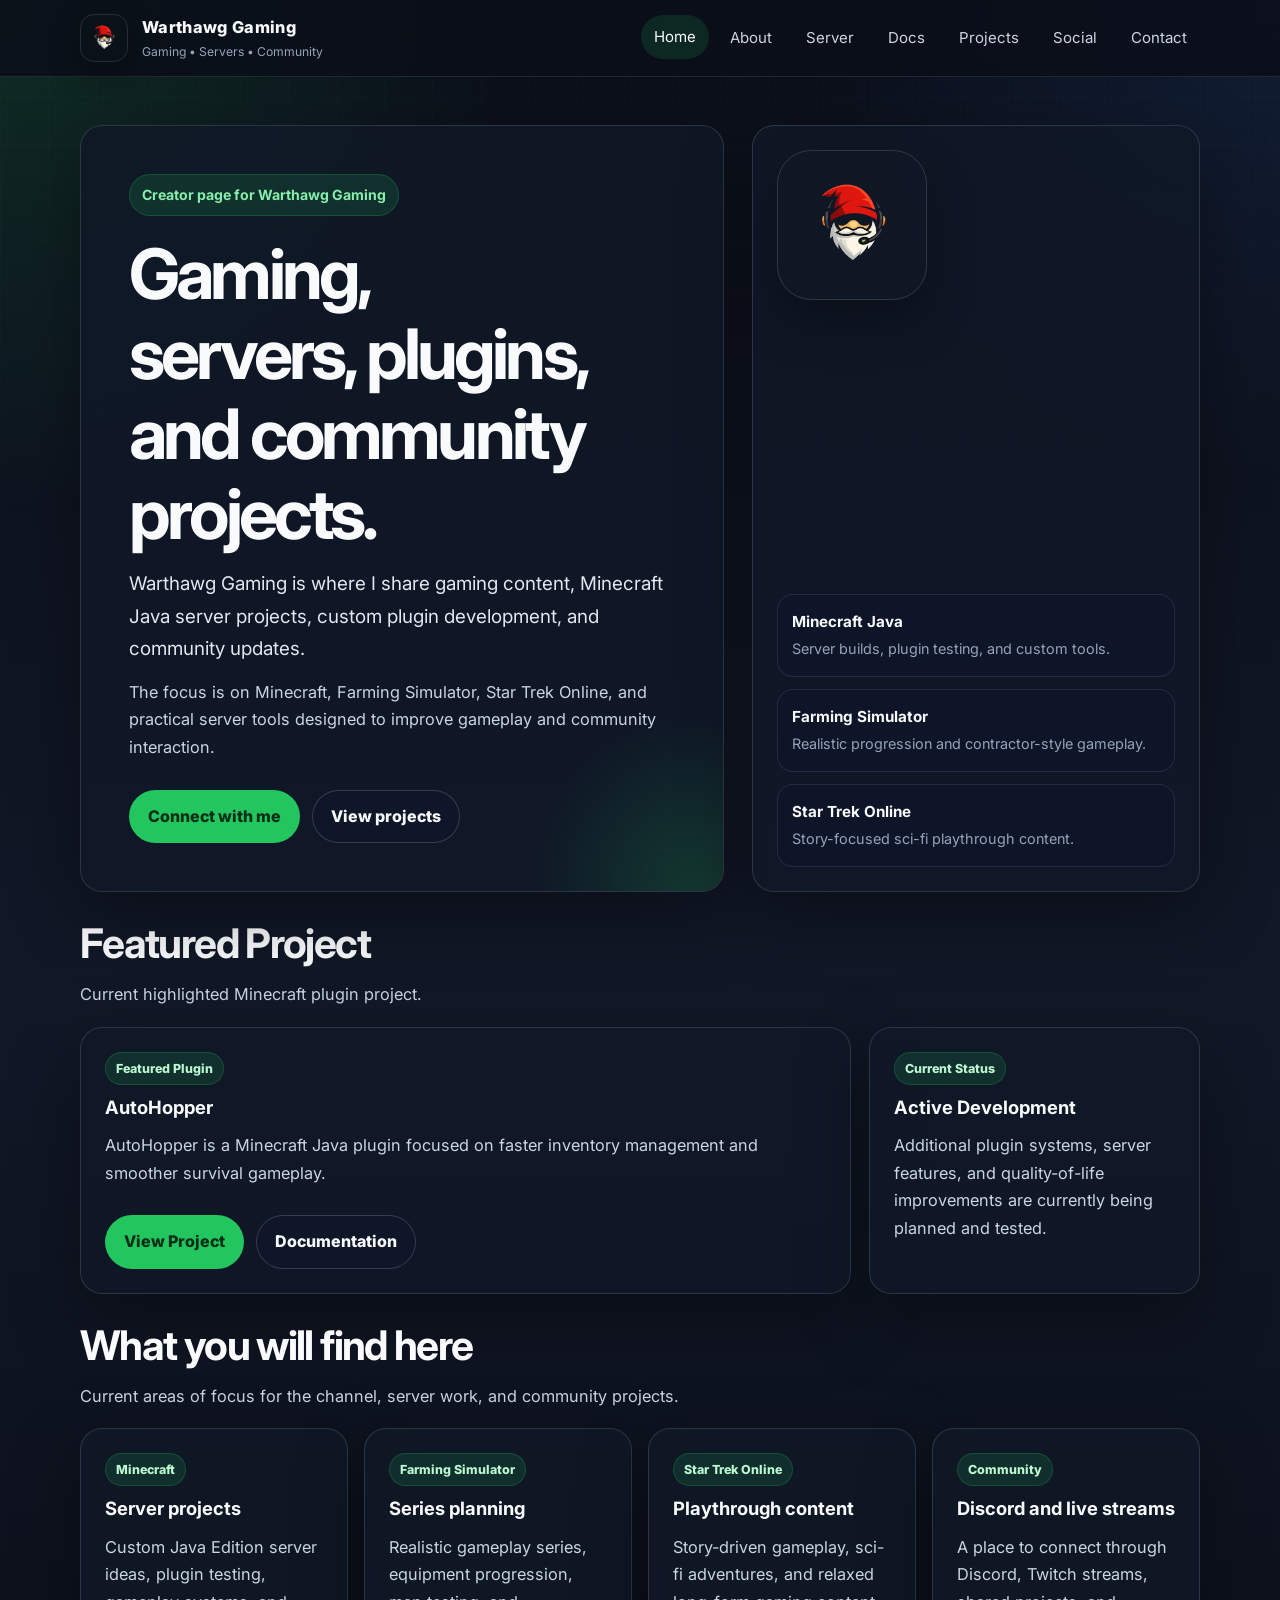
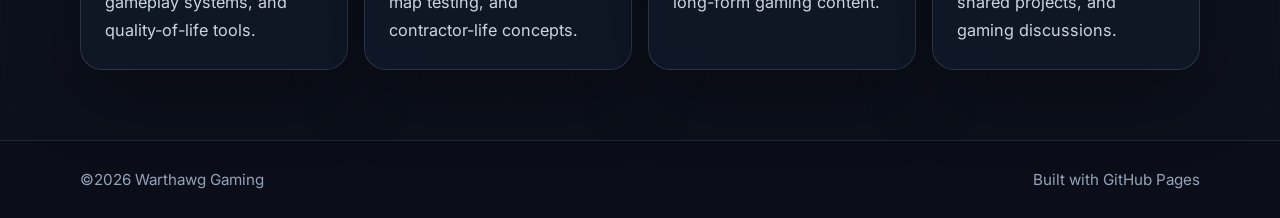
==== commit cc9f8e49: "Update index.html" ====
--- a/index.html
+++ b/index.html
@@ -6,7 +6,7 @@
     <meta name="viewport" content="width=device-width, initial-scale=1.0">
     <meta name="description" content="Warthawg Gaming - gaming content, Minecraft server projects, custom plugins, Farming Simulator, Star Trek Online, and community.">
     <title>Warthawg Gaming</title>
-    <link rel="icon" href="images/logo.png">
+    <link rel="icon" href="favicon.ico">
     <link rel="preconnect" href="https://fonts.googleapis.com">
     <link rel="preconnect" href="https://fonts.gstatic.com" crossorigin>
     <link href="https://fonts.googleapis.com/css2?family=Inter:wght@400;600;700;800;900&display=swap" rel="stylesheet">
@@ -136,4 +136,4 @@
     </div>
 </footer>
 </body>
-</html>+</html>
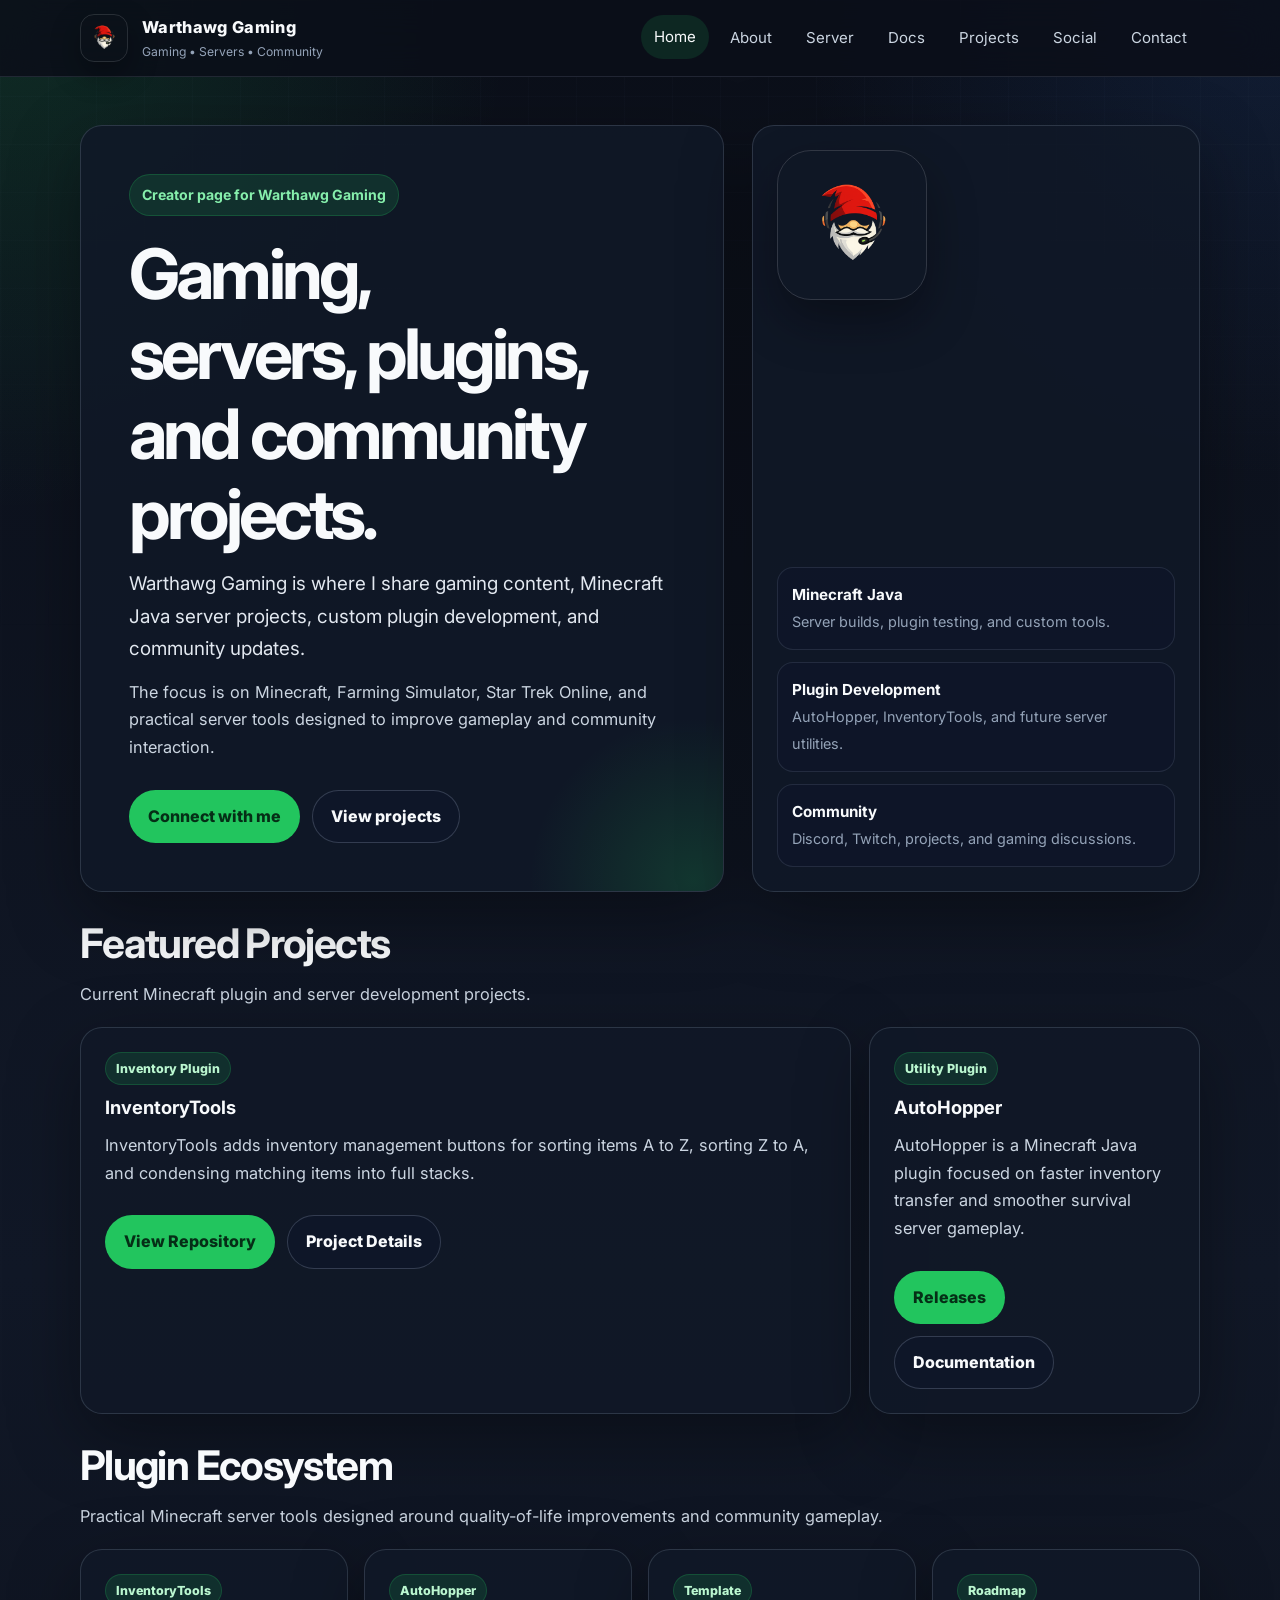
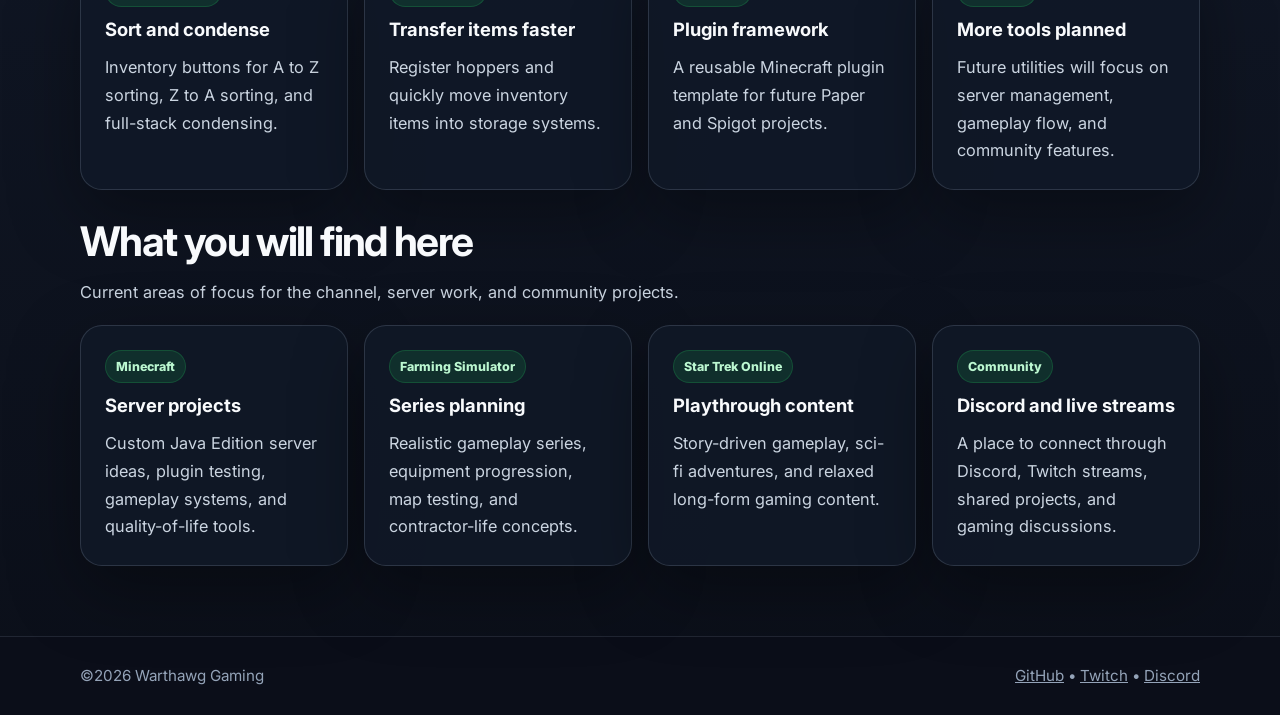
==== commit 9d6606c1: "Add InventoryTools and plugin ecosystem to homepage" ====
--- a/index.html
+++ b/index.html
@@ -5,6 +5,11 @@
     <meta http-equiv="X-UA-Compatible" content="IE=edge">
     <meta name="viewport" content="width=device-width, initial-scale=1.0">
     <meta name="description" content="Warthawg Gaming - gaming content, Minecraft server projects, custom plugins, Farming Simulator, Star Trek Online, and community.">
+    <meta property="og:title" content="Warthawg Gaming">
+    <meta property="og:description" content="Gaming, Minecraft servers, plugins, and community projects.">
+    <meta property="og:image" content="https://warthawggaming.com/images/banner.png">
+    <meta property="og:url" content="https://warthawggaming.com">
+    <meta property="og:type" content="website">
     <title>Warthawg Gaming</title>
     <link rel="icon" href="favicon.ico">
     <link rel="preconnect" href="https://fonts.googleapis.com">
@@ -59,12 +64,12 @@
                     <span>Server builds, plugin testing, and custom tools.</span>
                 </div>
                 <div class="stat">
-                    <strong>Farming Simulator</strong>
-                    <span>Realistic progression and contractor-style gameplay.</span>
+                    <strong>Plugin Development</strong>
+                    <span>AutoHopper, InventoryTools, and future server utilities.</span>
                 </div>
                 <div class="stat">
-                    <strong>Star Trek Online</strong>
-                    <span>Story-focused sci-fi playthrough content.</span>
+                    <strong>Community</strong>
+                    <span>Discord, Twitch, projects, and gaming discussions.</span>
                 </div>
             </div>
         </aside>
@@ -72,29 +77,62 @@
 
     <section class="section">
         <div class="section-header">
-            <h2>Featured Project</h2>
-            <p>Current highlighted Minecraft plugin project.</p>
+            <h2>Featured Projects</h2>
+            <p>Current Minecraft plugin and server development projects.</p>
         </div>
 
         <div class="featured-project">
             <article class="card">
-                <span class="badge">Featured Plugin</span>
-                <h3>AutoHopper</h3>
+                <span class="badge">Inventory Plugin</span>
+                <h3>InventoryTools</h3>
                 <p>
-                    AutoHopper is a Minecraft Java plugin focused on faster inventory management and smoother survival gameplay.
+                    InventoryTools adds inventory management buttons for sorting items A to Z, sorting Z to A, and condensing matching items into full stacks.
                 </p>
                 <div class="actions">
-                    <a class="button primary" href="my-projects.html">View Project</a>
-                    <a class="button secondary" href="docs.html">Documentation</a>
+                    <a class="button primary" href="https://github.com/WarthawgGaming/InventoryTools">View Repository</a>
+                    <a class="button secondary" href="my-projects.html">Project Details</a>
                 </div>
             </article>
 
             <article class="card">
-                <span class="badge">Current Status</span>
-                <h3>Active Development</h3>
+                <span class="badge">Utility Plugin</span>
+                <h3>AutoHopper</h3>
                 <p>
-                    Additional plugin systems, server features, and quality-of-life improvements are currently being planned and tested.
+                    AutoHopper is a Minecraft Java plugin focused on faster inventory transfer and smoother survival server gameplay.
                 </p>
+                <div class="actions">
+                    <a class="button primary" href="https://github.com/WarthawgGaming/autohopper/releases">Releases</a>
+                    <a class="button secondary" href="docs.html">Documentation</a>
+                </div>
+            </article>
+        </div>
+    </section>
+
+    <section class="section">
+        <div class="section-header">
+            <h2>Plugin Ecosystem</h2>
+            <p>Practical Minecraft server tools designed around quality-of-life improvements and community gameplay.</p>
+        </div>
+        <div class="grid">
+            <article class="card">
+                <span class="badge">InventoryTools</span>
+                <h3>Sort and condense</h3>
+                <p>Inventory buttons for A to Z sorting, Z to A sorting, and full-stack condensing.</p>
+            </article>
+            <article class="card">
+                <span class="badge">AutoHopper</span>
+                <h3>Transfer items faster</h3>
+                <p>Register hoppers and quickly move inventory items into storage systems.</p>
+            </article>
+            <article class="card">
+                <span class="badge">Template</span>
+                <h3>Plugin framework</h3>
+                <p>A reusable Minecraft plugin template for future Paper and Spigot projects.</p>
+            </article>
+            <article class="card">
+                <span class="badge">Roadmap</span>
+                <h3>More tools planned</h3>
+                <p>Future utilities will focus on server management, gameplay flow, and community features.</p>
             </article>
         </div>
     </section>
@@ -132,8 +170,8 @@
 <footer class="site-footer">
     <div class="footer-wrap">
         <span>©2026 Warthawg Gaming</span>
-        <span>Built with GitHub Pages</span>
+        <span><a href="https://github.com/WarthawgGaming">GitHub</a> • <a href="https://www.twitch.tv/warthawggaming">Twitch</a> • <a href="https://discord.gg/SFKsPd8YjH">Discord</a></span>
     </div>
 </footer>
 </body>
-</html>
+</html>
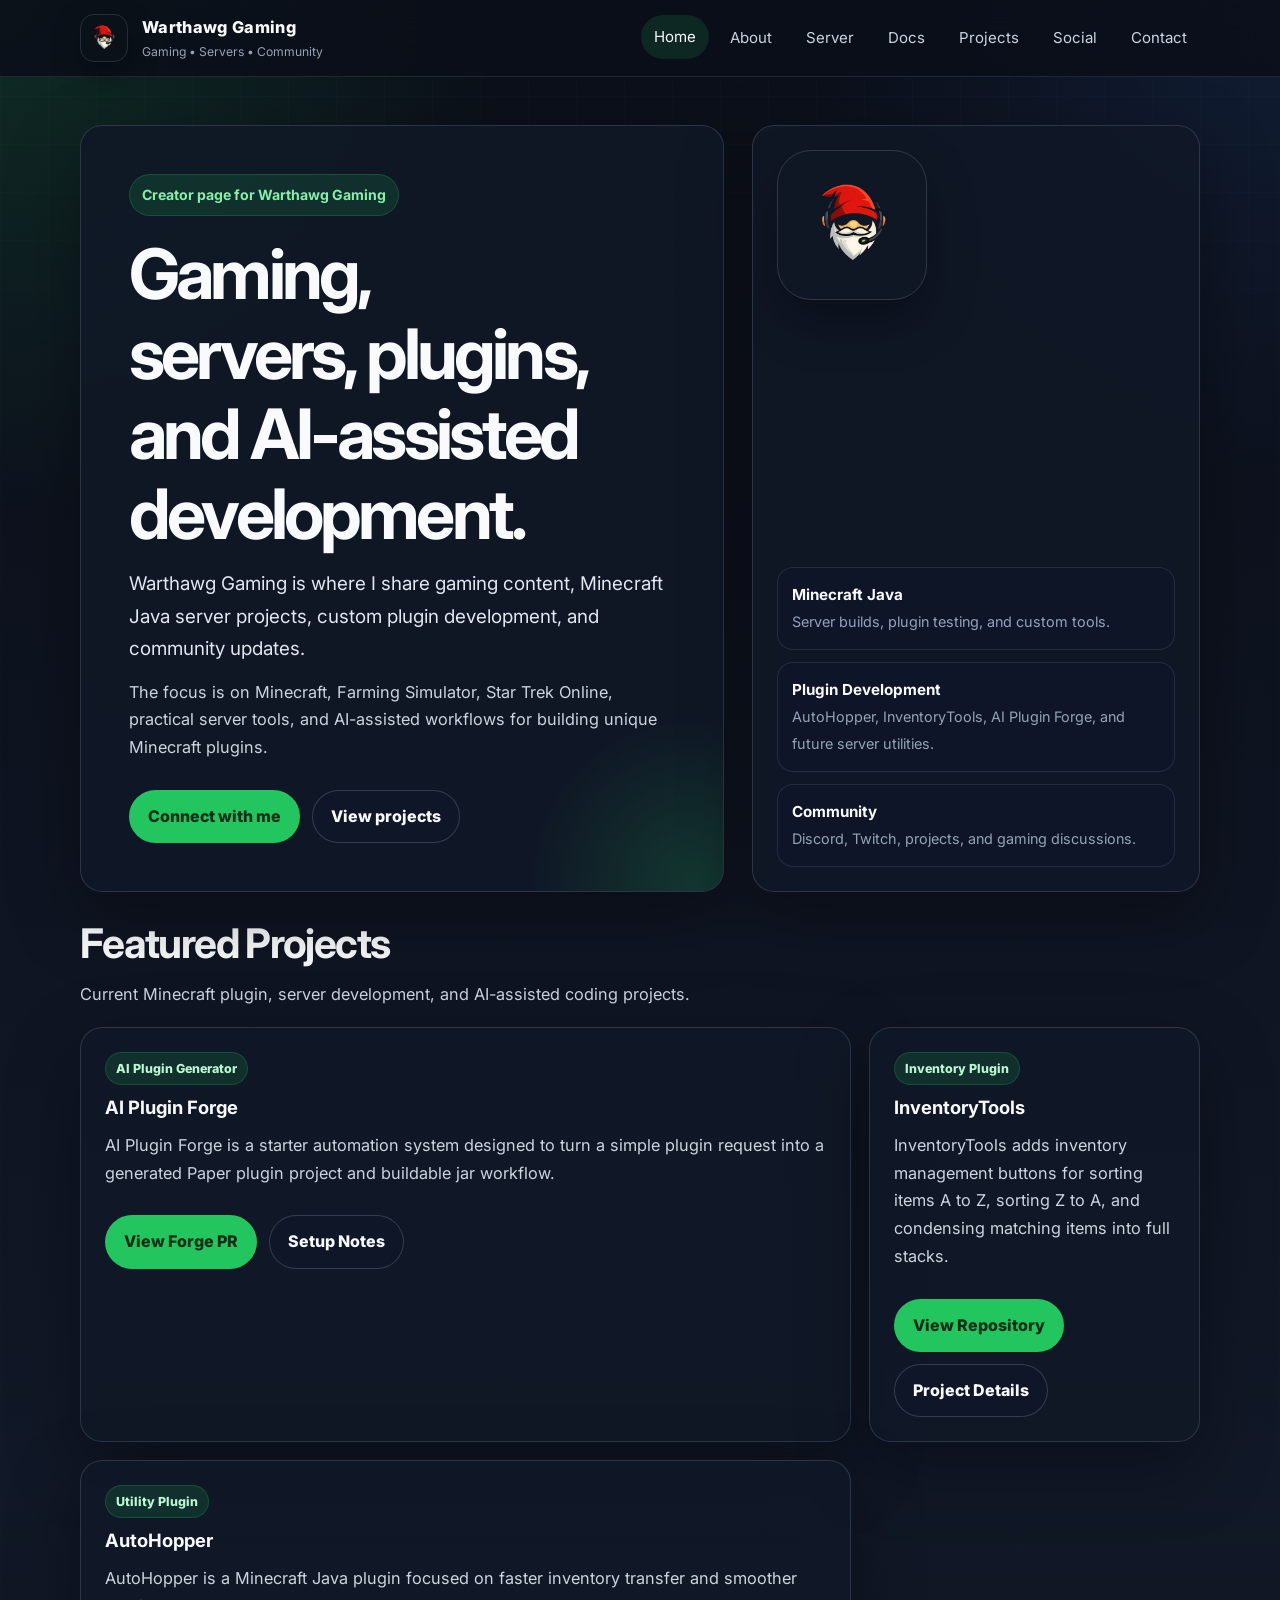
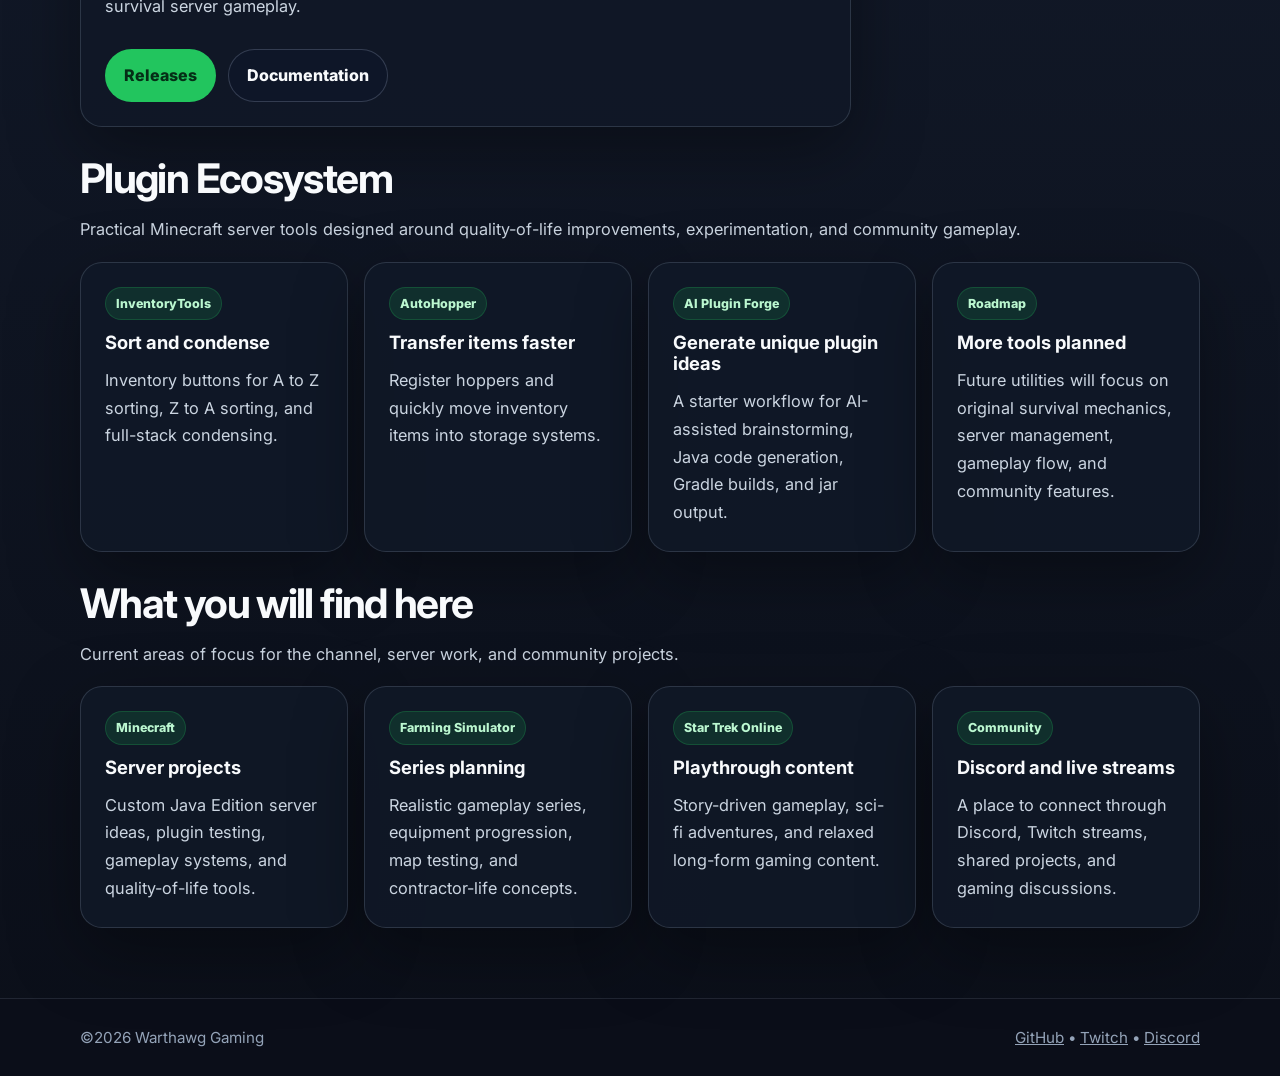
==== commit 9c4ad8e0: "Update home page for AI Plugin Forge" ====
--- a/index.html
+++ b/index.html
@@ -4,9 +4,9 @@
     <meta charset="UTF-8">
     <meta http-equiv="X-UA-Compatible" content="IE=edge">
     <meta name="viewport" content="width=device-width, initial-scale=1.0">
-    <meta name="description" content="Warthawg Gaming - gaming content, Minecraft server projects, custom plugins, Farming Simulator, Star Trek Online, and community.">
+    <meta name="description" content="Warthawg Gaming - gaming content, Minecraft server projects, custom plugins, AI-assisted plugin development, Farming Simulator, Star Trek Online, and community.">
     <meta property="og:title" content="Warthawg Gaming">
-    <meta property="og:description" content="Gaming, Minecraft servers, plugins, and community projects.">
+    <meta property="og:description" content="Gaming, Minecraft servers, custom plugins, AI-assisted development, and community projects.">
     <meta property="og:image" content="https://warthawggaming.com/images/banner.png">
     <meta property="og:url" content="https://warthawggaming.com">
     <meta property="og:type" content="website">
@@ -43,12 +43,12 @@
     <section class="hero">
         <div class="hero-panel">
             <span class="kicker">Creator page for Warthawg Gaming</span>
-            <h1>Gaming, servers, plugins, and community projects.</h1>
+            <h1>Gaming, servers, plugins, and AI-assisted development.</h1>
             <p class="lead">
                 Warthawg Gaming is where I share gaming content, Minecraft Java server projects, custom plugin development, and community updates.
             </p>
             <p>
-                The focus is on Minecraft, Farming Simulator, Star Trek Online, and practical server tools designed to improve gameplay and community interaction.
+                The focus is on Minecraft, Farming Simulator, Star Trek Online, practical server tools, and AI-assisted workflows for building unique Minecraft plugins.
             </p>
             <div class="actions">
                 <a class="button primary" href="social-media.html">Connect with me</a>
@@ -65,7 +65,7 @@
                 </div>
                 <div class="stat">
                     <strong>Plugin Development</strong>
-                    <span>AutoHopper, InventoryTools, and future server utilities.</span>
+                    <span>AutoHopper, InventoryTools, AI Plugin Forge, and future server utilities.</span>
                 </div>
                 <div class="stat">
                     <strong>Community</strong>
@@ -78,10 +78,22 @@
     <section class="section">
         <div class="section-header">
             <h2>Featured Projects</h2>
-            <p>Current Minecraft plugin and server development projects.</p>
+            <p>Current Minecraft plugin, server development, and AI-assisted coding projects.</p>
         </div>
 
         <div class="featured-project">
+            <article class="card">
+                <span class="badge">AI Plugin Generator</span>
+                <h3>AI Plugin Forge</h3>
+                <p>
+                    AI Plugin Forge is a starter automation system designed to turn a simple plugin request into a generated Paper plugin project and buildable jar workflow.
+                </p>
+                <div class="actions">
+                    <a class="button primary" href="https://github.com/WarthawgGaming/warthawggaming-plugins/pull/1">View Forge PR</a>
+                    <a class="button secondary" href="docs.html">Setup Notes</a>
+                </div>
+            </article>
+
             <article class="card">
                 <span class="badge">Inventory Plugin</span>
                 <h3>InventoryTools</h3>
@@ -111,7 +123,7 @@
     <section class="section">
         <div class="section-header">
             <h2>Plugin Ecosystem</h2>
-            <p>Practical Minecraft server tools designed around quality-of-life improvements and community gameplay.</p>
+            <p>Practical Minecraft server tools designed around quality-of-life improvements, experimentation, and community gameplay.</p>
         </div>
         <div class="grid">
             <article class="card">
@@ -125,14 +137,14 @@
                 <p>Register hoppers and quickly move inventory items into storage systems.</p>
             </article>
             <article class="card">
-                <span class="badge">Template</span>
-                <h3>Plugin framework</h3>
-                <p>A reusable Minecraft plugin template for future Paper and Spigot projects.</p>
+                <span class="badge">AI Plugin Forge</span>
+                <h3>Generate unique plugin ideas</h3>
+                <p>A starter workflow for AI-assisted brainstorming, Java code generation, Gradle builds, and jar output.</p>
             </article>
             <article class="card">
                 <span class="badge">Roadmap</span>
                 <h3>More tools planned</h3>
-                <p>Future utilities will focus on server management, gameplay flow, and community features.</p>
+                <p>Future utilities will focus on original survival mechanics, server management, gameplay flow, and community features.</p>
             </article>
         </div>
     </section>
@@ -174,4 +186,4 @@
     </div>
 </footer>
 </body>
-</html>+</html>
